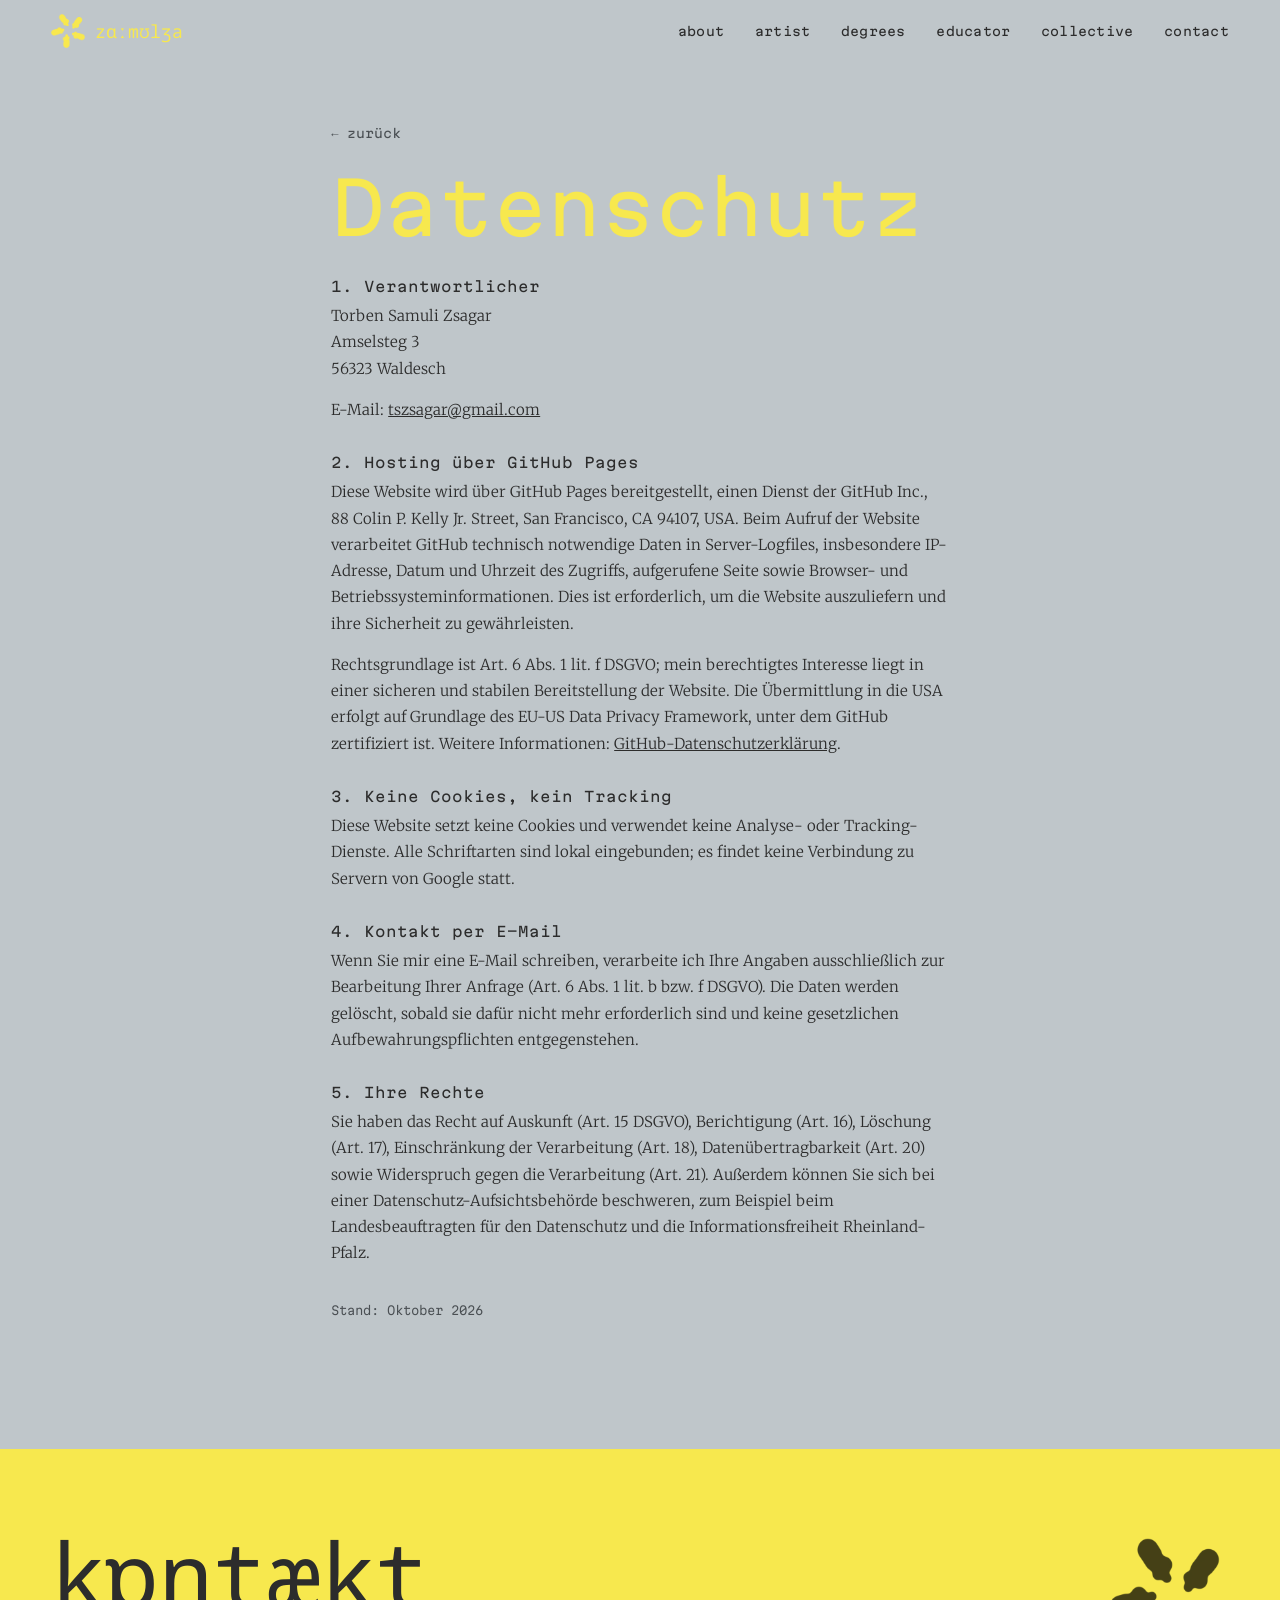
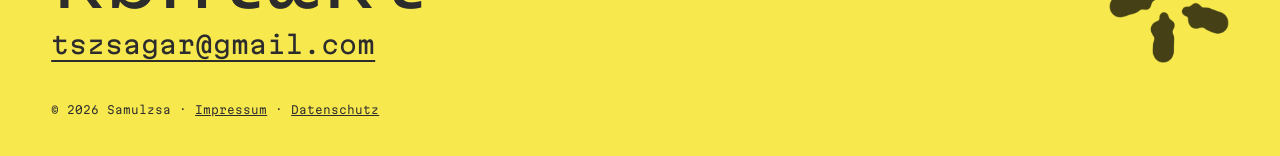
==== datenschutz.html @ 958e514e "Portfolio website Co-Authored-By: Claude Opus 5.5 <noreply@anthropic.com>" ====
<!doctype html>
<html lang="de">
<head>
<meta charset="utf-8">
<meta name="viewport" content="width=device-width, initial-scale=1">
<title>Datenschutz — Samulzsa</title>
<meta name="description" content="Datenschutz">
<meta property="og:title" content="Datenschutz — Samulzsa">
<meta property="og:description" content="Datenschutz">
<link rel="icon" href="favicon.png">
<link rel="stylesheet" href="fonts.css">
<link rel="stylesheet" href="style.css">
</head>
<body>
<header class="bar">
  <a class="brand" href="index.html"><img class="flower-frame" src="images/flower/00.webp" data-root="" alt="">zɑːmʊlʒa</a>
  <button class="menu" aria-label="Menu" aria-expanded="false"><span></span><span></span></button>
  <nav><a href="index.html#about">about</a><a href="index.html#artist">artist</a><a href="index.html#degrees">degrees</a><a href="index.html#educator">educator</a><a href="index.html#collective">collective</a><a href="index.html#contact">contact</a></nav>
</header>
<main class="legal">
<a class="back" href="index.html">← zurück</a>
<h1>Datenschutz</h1>

<h2>1. Verantwortlicher</h2>
<p class="addr"><span class="obf" data-o="cmFnYXNaIGlsdW1hUyBuZWJyb1Q=">[aktivieren Sie JavaScript]</span><br><span class="obf" data-o="MyBnZXRzbGVzbUE=">[aktivieren Sie JavaScript]</span><br><span class="obf" data-o="aGNzZWRsYVcgMzIzNjU=">[aktivieren Sie JavaScript]</span></p>
<p>E-Mail: <a class="obf-mail" href="#" data-o="bW9jLmxpYW1nQHJhZ2FzenN0">[aktivieren Sie JavaScript]</a></p>
<h2>2. Hosting über GitHub Pages</h2>
<p>Diese Website wird über GitHub Pages bereitgestellt, einen Dienst der GitHub Inc., 88 Colin P. Kelly Jr. Street, San Francisco, CA 94107, USA. Beim Aufruf der Website verarbeitet GitHub technisch notwendige Daten in Server-Logfiles, insbesondere IP-Adresse, Datum und Uhrzeit des Zugriffs, aufgerufene Seite sowie Browser- und Betriebssysteminformationen. Dies ist erforderlich, um die Website auszuliefern und ihre Sicherheit zu gewährleisten.</p>
<p>Rechtsgrundlage ist Art. 6 Abs. 1 lit. f DSGVO; mein berechtigtes Interesse liegt in einer sicheren und stabilen Bereitstellung der Website. Die Übermittlung in die USA erfolgt auf Grundlage des EU-US Data Privacy Framework, unter dem GitHub zertifiziert ist. Weitere Informationen: <a href="https://docs.github.com/de/site-policy/privacy-policies/github-general-privacy-statement" rel="noopener">GitHub-Datenschutzerklärung</a>.</p>
<h2>3. Keine Cookies, kein Tracking</h2>
<p>Diese Website setzt keine Cookies und verwendet keine Analyse- oder Tracking-Dienste. Alle Schriftarten sind lokal eingebunden; es findet keine Verbindung zu Servern von Google statt.</p>
<h2>4. Kontakt per E-Mail</h2>
<p>Wenn Sie mir eine E-Mail schreiben, verarbeite ich Ihre Angaben ausschließlich zur Bearbeitung Ihrer Anfrage (Art. 6 Abs. 1 lit. b bzw. f DSGVO). Die Daten werden gelöscht, sobald sie dafür nicht mehr erforderlich sind und keine gesetzlichen Aufbewahrungspflichten entgegenstehen.</p>
<h2>5. Ihre Rechte</h2>
<p>Sie haben das Recht auf Auskunft (Art. 15 DSGVO), Berichtigung (Art. 16), Löschung (Art. 17), Einschränkung der Verarbeitung (Art. 18), Datenübertragbarkeit (Art. 20) sowie Widerspruch gegen die Verarbeitung (Art. 21). Außerdem können Sie sich bei einer Datenschutz-Aufsichtsbehörde beschweren, zum Beispiel beim Landesbeauftragten für den Datenschutz und die Informationsfreiheit Rheinland-Pfalz.</p>
<p class="stand">Stand: Oktober 2026</p>

</main>
<footer class="footer" id="contact">
  <div>
    <h2>kɒntækt</h2>
    <a class="mail obf-mail" href="#" data-o="bW9jLmxpYW1nQHJhZ2FzenN0">e-mail me</a>
  </div>
  <img class="flower-frame" src="images/flower/00.webp" data-root="" alt="">
  <small>© 2026 Samulzsa · <a href="impressum.html">Impressum</a> · <a href="datenschutz.html">Datenschutz</a></small>
</footer>
<script src="script.js"></script>
</body>
</html>
---- fonts.css ----
/* fonts stored locally (no requests to Google) */
/* latin-ext */
@font-face {
  font-family: 'Martian Mono';
  font-style: normal;
  font-weight: 300 500;
  font-stretch: 75% 112.5%;
  font-display: swap;
  src: url(fonts/MartianMono-300-500-latin-ext.woff2) format('woff2');
  unicode-range: U+0100-02BA, U+02BD-02C5, U+02C7-02CC, U+02CE-02D7, U+02DD-02FF, U+0304, U+0308, U+0329, U+1D00-1DBF, U+1E00-1E9F, U+1EF2-1EFF, U+2020, U+20A0-20AB, U+20AD-20C4, U+2113, U+2C60-2C7F, U+A720-A7FF;
}
/* latin */
@font-face {
  font-family: 'Martian Mono';
  font-style: normal;
  font-weight: 300 500;
  font-stretch: 75% 112.5%;
  font-display: swap;
  src: url(fonts/MartianMono-300-500-latin.woff2) format('woff2');
  unicode-range: U+0000-00FF, U+0131, U+0152-0153, U+02BB-02BC, U+02C6, U+02DA, U+02DC, U+0304, U+0308, U+0329, U+2000-206F, U+20AC, U+2122, U+2191, U+2193, U+2212, U+2215, U+FEFF, U+FFFD;
}
/* latin-ext */
@font-face {
  font-family: 'Merriweather';
  font-style: normal;
  font-weight: 300;
  font-stretch: 100%;
  font-display: swap;
  src: url(fonts/Merriweather-300-latin-ext.woff2) format('woff2');
  unicode-range: U+0100-02BA, U+02BD-02C5, U+02C7-02CC, U+02CE-02D7, U+02DD-02FF, U+0304, U+0308, U+0329, U+1D00-1DBF, U+1E00-1E9F, U+1EF2-1EFF, U+2020, U+20A0-20AB, U+20AD-20C4, U+2113, U+2C60-2C7F, U+A720-A7FF;
}
/* latin */
@font-face {
  font-family: 'Merriweather';
  font-style: normal;
  font-weight: 300;
  font-stretch: 100%;
  font-display: swap;
  src: url(fonts/Merriweather-300-latin.woff2) format('woff2');
  unicode-range: U+0000-00FF, U+0131, U+0152-0153, U+02BB-02BC, U+02C6, U+02DA, U+02DC, U+0304, U+0308, U+0329, U+2000-206F, U+20AC, U+2122, U+2191, U+2193, U+2212, U+2215, U+FEFF, U+FFFD;
}
/* latin-ext */
@font-face {
  font-family: 'Merriweather';
  font-style: normal;
  font-weight: 400;
  font-stretch: 100%;
  font-display: swap;
  src: url(fonts/Merriweather-400-latin-ext.woff2) format('woff2');
  unicode-range: U+0100-02BA, U+02BD-02C5, U+02C7-02CC, U+02CE-02D7, U+02DD-02FF, U+0304, U+0308, U+0329, U+1D00-1DBF, U+1E00-1E9F, U+1EF2-1EFF, U+2020, U+20A0-20AB, U+20AD-20C4, U+2113, U+2C60-2C7F, U+A720-A7FF;
}
/* latin */
@font-face {
  font-family: 'Merriweather';
  font-style: normal;
  font-weight: 400;
  font-stretch: 100%;
  font-display: swap;
  src: url(fonts/Merriweather-400-latin.woff2) format('woff2');
  unicode-range: U+0000-00FF, U+0131, U+0152-0153, U+02BB-02BC, U+02C6, U+02DA, U+02DC, U+0304, U+0308, U+0329, U+2000-206F, U+20AC, U+2122, U+2191, U+2193, U+2212, U+2215, U+FEFF, U+FFFD;
}
/* latin-ext */
@font-face {
  font-family: 'Noto Sans Mono';
  font-style: normal;
  font-weight: 400;
  font-stretch: 100%;
  font-display: swap;
  src: url(fonts/NotoSansMono-400-latin-ext.woff2) format('woff2');
  unicode-range: U+0100-02BA, U+02BD-02C5, U+02C7-02CC, U+02CE-02D7, U+02DD-02FF, U+0304, U+0308, U+0329, U+1D00-1DBF, U+1E00-1E9F, U+1EF2-1EFF, U+2020, U+20A0-20AB, U+20AD-20C4, U+2113, U+2C60-2C7F, U+A720-A7FF;
}
/* latin */
@font-face {
  font-family: 'Noto Sans Mono';
  font-style: normal;
  font-weight: 400;
  font-stretch: 100%;
  font-display: swap;
  src: url(fonts/NotoSansMono-400-latin.woff2) format('woff2');
  unicode-range: U+0000-00FF, U+0131, U+0152-0153, U+02BB-02BC, U+02C6, U+02DA, U+02DC, U+0304, U+0308, U+0329, U+2000-206F, U+20AC, U+2122, U+2191, U+2193, U+2212, U+2215, U+FEFF, U+FFFD;
}
---- style.css ----
/* ---------- colours & fonts (taken from the PDF portfolio) ---------- */
:root {
  --bg: #bfc6ca;
  --bg-deep: #b2babf;
  --yellow: #f7e84e;
  --ink: #2c2c2c;
  --ink-soft: #4a4f53;
  --mono: "Noto Sans Mono", ui-monospace, monospace;
  --wide: "Martian Mono", ui-monospace, monospace;
  --serif: "Merriweather", Georgia, serif;
  --gutter: clamp(16px, 4vw, 56px);
  --ease: cubic-bezier(.2, .7, .2, 1);
}

* { box-sizing: border-box; }
html { scroll-behavior: smooth; }
body {
  margin: 0;
  background: var(--bg);
  color: var(--ink);
  font: 300 15px/1.75 var(--serif);
  -webkit-font-smoothing: antialiased;
}
img { display: block; max-width: 100%; }
a { color: inherit; }
::selection { background: var(--yellow); color: var(--ink); }

/* ---------- top bar ---------- */
.bar {
  position: fixed; inset: 0 0 auto 0; z-index: 20;
  display: flex; align-items: center; justify-content: space-between; gap: 16px;
  padding: 14px var(--gutter);
  transition: background .4s, backdrop-filter .4s;
}
.bar.scrolled { background: color-mix(in srgb, var(--bg) 82%, transparent); backdrop-filter: blur(10px); }
.brand { display: flex; align-items: center; gap: 10px; text-decoration: none; font: 400 18px var(--mono); color: var(--yellow); }
.brand img { width: 34px; height: 34px; transition: transform .8s var(--ease); }
.brand:hover img { transform: rotate(120deg) scale(1.1); }
.bar nav { display: flex; gap: clamp(12px, 2.4vw, 32px); }
.bar .menu { display: none; background: none; border: 0; padding: 10px 4px; cursor: pointer; }
.bar .menu span { display: block; width: 26px; height: 2px; background: var(--ink); margin: 5px 0; transition: transform .35s var(--ease); }
.bar.open .menu span:first-child { transform: translateY(3.5px) rotate(45deg); }
.bar.open .menu span:last-child { transform: translateY(-3.5px) rotate(-45deg); }
.bar nav a {
  font: 400 12px var(--wide); font-stretch: 112.5%; letter-spacing: .02em;
  text-decoration: none; color: var(--ink); position: relative; padding: 4px 0;
}
.bar nav a::after {
  content: ""; position: absolute; left: 0; right: 0; bottom: 0; height: 2px;
  background: var(--yellow); transform: scaleX(0); transform-origin: left; transition: transform .35s var(--ease);
}
.bar nav a:hover::after { transform: scaleX(1); }

/* ---------- landing / hero ---------- */
.hero {
  min-height: 100svh; position: relative; overflow: hidden;
  display: grid; align-content: center; padding: 90px var(--gutter) 60px;
}
.hero h1 {
  margin: 0; font: 400 clamp(44px, 15vw, 230px)/0.95 var(--mono); color: var(--yellow); overflow-wrap: anywhere;
  letter-spacing: -.02em; position: relative; z-index: 2;
}
.hero h1 span { display: inline-block; opacity: 0; transform: translateY(40px); animation: rise .9s var(--ease) forwards; }
.hero .tagline {
  max-width: 34ch; margin: 28px 0 0; position: relative; z-index: 2;
  font: 400 clamp(14px, 1.6vw, 18px)/1.6 var(--wide); font-stretch: 112.5%;
  opacity: 0; animation: fade 1s .9s forwards;
}
.hero .flower {
  position: absolute; z-index: 1; width: clamp(220px, 34vw, 520px);
  right: calc(var(--gutter) * .5); bottom: 6vh;
  transition: transform .2s linear; will-change: transform;
}
.hero .cue {
  position: absolute; left: var(--gutter); bottom: 24px;
  font: 400 11px var(--wide); font-stretch: 112.5%; text-decoration: none; color: var(--ink-soft);
  animation: bob 2.4s ease-in-out infinite;
}
@keyframes rise { to { opacity: 1; transform: none; } }
@keyframes fade { to { opacity: 1; } }
@keyframes bob { 50% { transform: translateY(6px); } }

/* ---------- statement ---------- */
.statement {
  padding: 60px var(--gutter) 40px;
  display: grid; grid-template-columns: minmax(0, 1fr) minmax(0, 2fr); gap: 40px;
}
.statement h2 { margin: 0; font: 400 13px var(--wide); font-stretch: 112.5%; color: var(--ink-soft); }
.statement .cols { columns: 2 300px; column-gap: 48px; }
.statement p { margin: 0 0 1em; break-inside: avoid; }
.statement p:first-child { font-size: 19px; line-height: 1.6; font-weight: 400; column-span: all; margin-bottom: 1.4em; }

/* ---------- sections with phonetic headings ---------- */
.section { padding: 80px var(--gutter) 40px; scroll-margin-top: 40px; }
.section-head {
  max-width: 1080px; margin-left: auto; margin-right: auto;
  display: flex; align-items: baseline; justify-content: space-between; flex-wrap: wrap; gap: 8px 24px;
  border-bottom: 1px solid color-mix(in srgb, var(--ink) 18%, transparent); padding-bottom: 14px; margin-bottom: 36px;
}
.section-head h2 { margin: 0; font: 400 clamp(48px, 9vw, 130px)/1 var(--mono); color: var(--yellow); }
.section-head p { margin: 0; font: 400 12px var(--wide); font-stretch: 112.5%; color: var(--ink-soft); }

.grid { max-width: 1080px; margin: 0 auto; display: grid; grid-template-columns: repeat(3, minmax(0, 1fr)); gap: clamp(16px, 2.4vw, 32px); }
@media (max-width: 860px) { .grid { grid-template-columns: repeat(2, minmax(0, 1fr)); } }
@media (max-width: 700px) { .grid { grid-template-columns: 1fr; } .card .media { aspect-ratio: 4 / 4.4; } }

/* ---------- project card + hover effect ---------- */
.card { text-decoration: none; display: block; }
.card .media {
  position: relative; aspect-ratio: 4 / 5; overflow: hidden; background: var(--bg-deep);
  clip-path: inset(0 round 2px); transition: clip-path 1.2s var(--ease);
}
.card .media img {
  position: absolute; inset: 0; width: 100%; height: 100%; object-fit: cover;
  transition: transform 2s var(--ease), opacity 1.2s var(--ease), filter 1.2s;
}
.card .media .alt { opacity: 0; transform: scale(1.04); }
/* halftone dot screen – nod to the Spade CoCo prints */
.card .media::after {
  content: ""; position: absolute; inset: 0; pointer-events: none;
  background: radial-gradient(circle, var(--yellow) 28%, transparent 30%) 0 0 / 7px 7px;
  mix-blend-mode: multiply; opacity: 0; transition: opacity 1.2s var(--ease);
}
.card .tag {
  position: absolute; left: 12px; top: 12px; z-index: 2;
  font: 400 10px var(--wide); font-stretch: 112.5%; background: var(--yellow); color: var(--ink);
  padding: 4px 8px; opacity: 0; transform: translateY(-8px); transition: transform .9s var(--ease), opacity .8s var(--ease);
}
.card .label { display: flex; justify-content: space-between; align-items: baseline; gap: 12px; padding-top: 12px; }
.card h3 {
  margin: 0; font: 400 clamp(15px, 1.5vw, 19px)/1.25 var(--wide); font-stretch: 112.5%;
  color: var(--ink); transition: color .3s, transform .5s var(--ease);
}
.card h3::before { content: "→ "; display: inline-block; width: 0; overflow: hidden; vertical-align: bottom; transition: width .8s var(--ease); }
.card .year { font: 300 11px var(--wide); color: var(--ink-soft); white-space: nowrap; }

.card:hover .media, .card:focus-visible .media { clip-path: inset(10px round 2px); }
.card:hover .media img:not(.alt), .card:focus-visible .media img:not(.alt) { transform: scale(1.02); opacity: 0; }
.card:hover .media .alt, .card:focus-visible .media .alt { opacity: 1; transform: scale(1); }
.card:hover .media::after { opacity: .35; }
.card:hover .tag, .card:focus-visible .tag { transform: none; opacity: 1; }
.card:hover h3::before, .card:focus-visible h3::before { width: 2ch; }
.card:focus-visible { outline: 2px solid var(--yellow); outline-offset: 6px; }

/* stagger cards in on scroll */
.reveal { opacity: 0; transform: translateY(30px); transition: opacity .9s var(--ease), transform .9s var(--ease); }
.reveal.in { opacity: 1; transform: none; }

/* ---------- footer / contact ---------- */
.footer {
  margin-top: 80px; padding: 80px var(--gutter) 40px; background: var(--yellow); color: var(--ink);
  display: grid; grid-template-columns: 1fr auto; gap: 40px; align-items: end;
}
.footer h2 { margin: 0 0 12px; font: 400 clamp(40px, 7vw, 100px)/1 var(--mono); }
.footer a.mail { font: 400 clamp(16px, 2vw, 24px) var(--wide); font-stretch: 112.5%; text-underline-offset: 6px; }
.footer a.mail:hover { text-decoration-thickness: 3px; }
.footer img { width: 120px; filter: brightness(.2); opacity: .9; }
.footer small { grid-column: 1 / -1; font: 300 11px var(--wide); }

/* ---------- project page ---------- */
.project-head { padding: 120px var(--gutter) 30px; }
.project-head .back { font: 400 12px var(--wide); font-stretch: 112.5%; text-decoration: none; color: var(--ink-soft); }
.project-head .back:hover { color: var(--ink); }
.project-head h1 {
  margin: 24px 0 8px; font: 400 clamp(36px, 6vw, 84px)/1.05 var(--wide); font-stretch: 112.5%; color: var(--yellow);
  letter-spacing: -.01em;
}
.project-head .sub { font: 400 clamp(16px, 2vw, 24px) var(--wide); color: var(--yellow); margin: 0 0 8px; }
.project-head .meta { font: 300 12px var(--wide); font-stretch: 112.5%; color: var(--ink-soft); display: flex; gap: 18px; flex-wrap: wrap; }

.project-body {
  max-width: 1200px; margin: 0 auto;
  padding: 20px var(--gutter) 40px;
  display: grid; grid-template-columns: minmax(0, 5fr) minmax(0, 7fr); gap: clamp(28px, 5vw, 72px); align-items: start;
}
.project-body .text { position: sticky; top: 90px; max-width: 60ch; }
.project-body .text p { margin: 0 0 1.1em; }
.project-body .text p:first-child::first-letter {
  float: left; font: 400 3.4em/0.9 var(--mono); color: var(--yellow); margin: 4px 8px 0 0;
}
.gallery { columns: 2 260px; column-gap: 16px; }
.gallery button {
  all: unset; cursor: zoom-in; display: block; margin-bottom: 16px; break-inside: avoid; position: relative; overflow: hidden;
  background: var(--bg-deep);
}
.gallery button img { width: 100%; height: auto; transition: transform 1.8s var(--ease), filter 1s; }
.gallery button::after {
  content: ""; position: absolute; inset: 0; box-shadow: inset 0 0 0 0 var(--yellow); transition: box-shadow .9s var(--ease);
}
.gallery button:hover img { transform: scale(1.02); }
.gallery button:hover::after, .gallery button:focus-visible::after { box-shadow: inset 0 0 0 6px var(--yellow); }
.gallery.single { columns: 1; }

.pager {
  display: grid; grid-template-columns: 1fr 1fr; gap: 16px; padding: 40px var(--gutter);
  border-top: 1px solid color-mix(in srgb, var(--ink) 18%, transparent); margin-top: 40px;
}
.pager a { text-decoration: none; display: block; padding: 18px 0; }
.pager a span { display: block; font: 300 11px var(--wide); color: var(--ink-soft); }
.pager a strong { font: 400 clamp(16px, 2.4vw, 28px) var(--wide); font-stretch: 112.5%; transition: color .3s; }
.pager a:hover strong { color: var(--yellow); }
.pager .next { text-align: right; }

/* ---------- lightbox ---------- */
.lightbox {
  position: fixed; inset: 0; z-index: 50; display: grid; place-items: center;
  background: color-mix(in srgb, var(--ink) 92%, transparent); padding: 4vh 4vw;
  opacity: 0; pointer-events: none; transition: opacity .35s;
}
.lightbox.open { opacity: 1; pointer-events: auto; }
.lightbox img { max-height: 92vh; width: auto; max-width: 100%; object-fit: contain; }
.lightbox button {
  position: absolute; background: none; border: 0; color: var(--yellow); cursor: pointer;
  font: 400 28px var(--mono); padding: 16px;
}
.lightbox .close { top: 8px; right: 8px; }
.lightbox .prev { left: 4px; top: 50%; transform: translateY(-50%); }
.lightbox .next { right: 4px; top: 50%; transform: translateY(-50%); }

/* ---------- small screens ---------- */
@media (max-width: 760px) {
  .bar { flex-wrap: wrap; }
  .bar .menu { display: block; }
  .bar nav {
    display: none; flex-basis: 100%; flex-direction: column; gap: 0; padding: 8px 0 16px;
  }
  .bar.open { background: var(--bg); min-height: 100svh; align-content: flex-start; transition: none; }
  .bar.open nav { display: flex; }
  .bar nav a { font-size: 18px; padding: 10px 0; }
  .hero { padding-top: 110px; align-content: start; }
  .hero .flower { width: 62vw; }
  .section { padding-top: 56px; }
  .section-head h2 { font-size: clamp(40px, 13vw, 64px); }
  .statement { padding-top: 40px; gap: 16px; }
  .statement p:first-child { font-size: 17px; }
  .project-head { padding-top: 96px; }
  .project-head h1 { font-size: clamp(28px, 9vw, 44px); overflow-wrap: anywhere; }
  .gallery { columns: 1; }
  .pager { grid-template-columns: 1fr; }
  .pager .next { text-align: left; }
  .statement, .project-body { grid-template-columns: 1fr; }
  .project-body .text { position: static; }
  .footer { grid-template-columns: 1fr; }
  .hero .flower { right: -10vw; bottom: 8vh; }
}
@media (hover: none) { .card .tag { opacity: 1; transform: none; } }
@media (prefers-reduced-motion: reduce) {
  *, *::before, *::after { animation-duration: .01ms !important; transition-duration: .01ms !important; }
  .reveal { opacity: 1; transform: none; }
}

/* ---------- Impressum / Datenschutz ---------- */
.legal { max-width: 720px; margin: 0 auto; padding: 120px var(--gutter) 40px; }
.legal .back { font: 400 12px var(--wide); font-stretch: 112.5%; text-decoration: none; color: var(--ink-soft); }
.legal h1 { font: 400 clamp(36px, 7vw, 72px)/1.05 var(--wide); font-stretch: 112.5%; color: var(--yellow); margin: 24px 0 32px; overflow-wrap: anywhere; }
.legal h2 { font: 400 14px var(--wide); font-stretch: 112.5%; margin: 2.2em 0 .6em; }
.legal p { margin: 0 0 1em; }
.legal .stand { margin-top: 3em; font: 300 12px var(--wide); color: var(--ink-soft); }
.footer small a { color: inherit; }
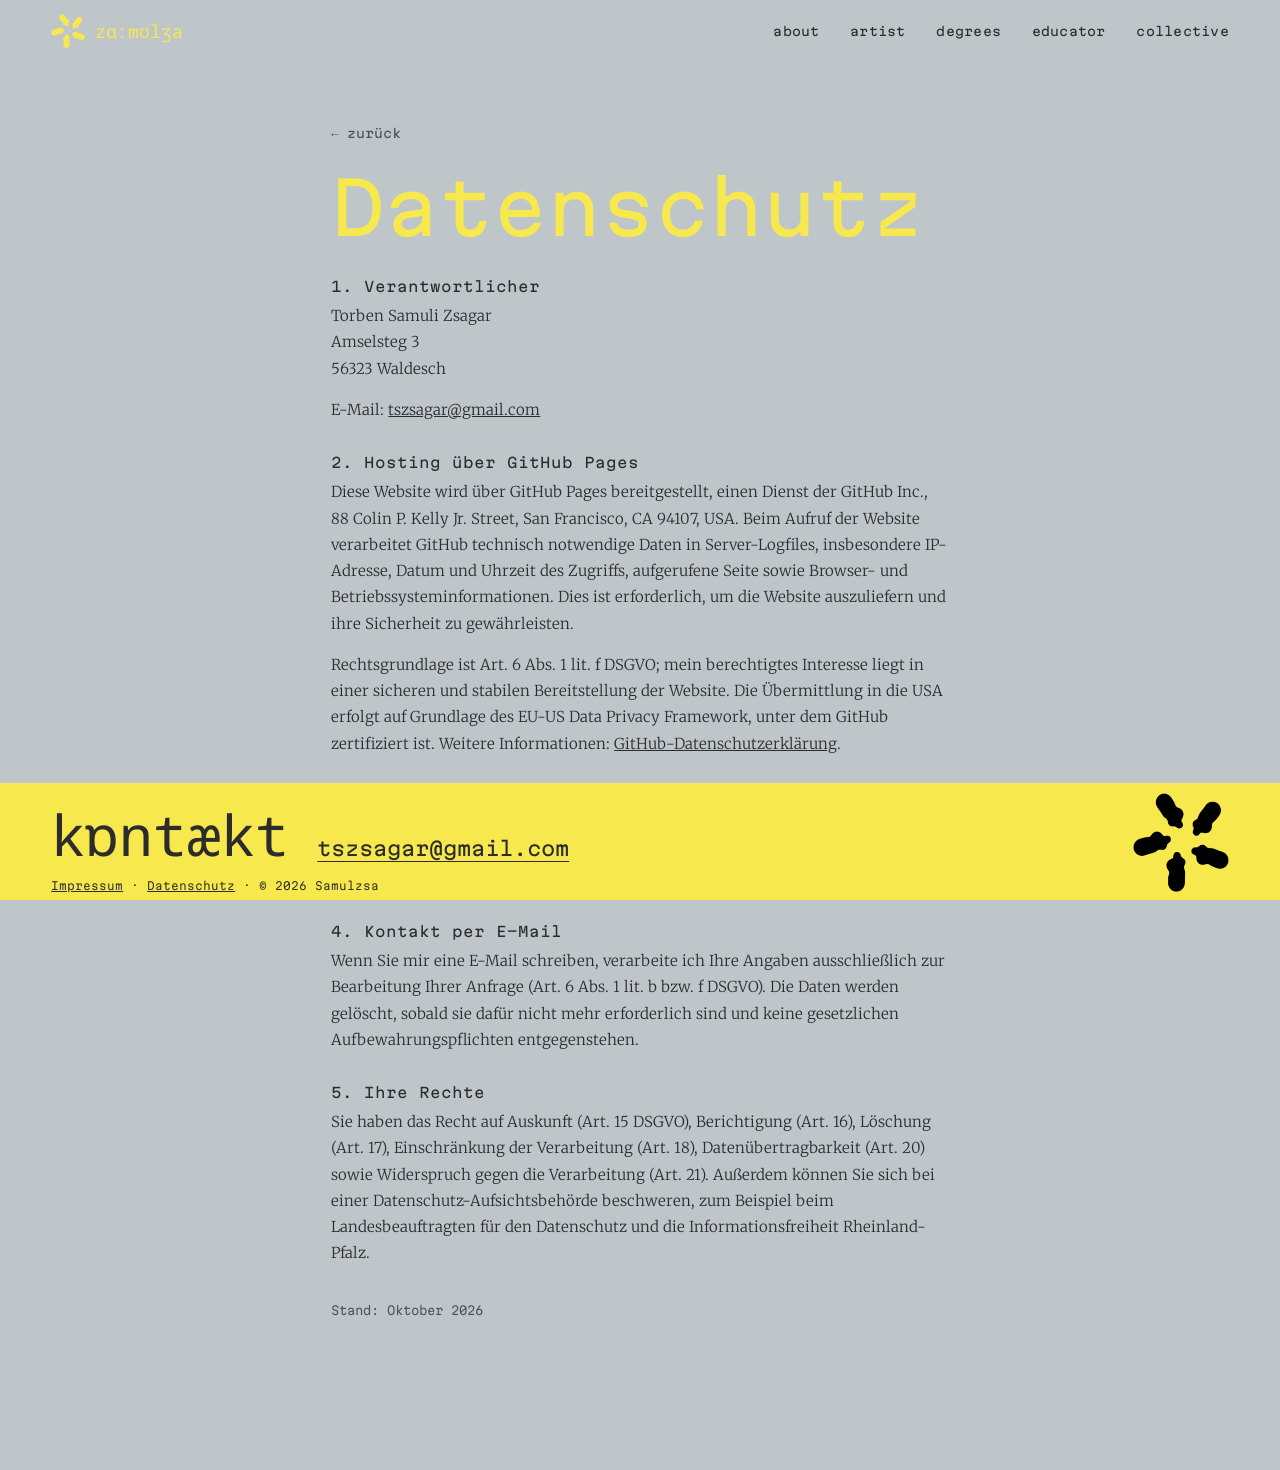
==== commit 10050797: "Fixed contact bar, name in sliding row, about overlay, sharper card images, newest-first order, phon" ====
--- a/datenschutz.html
+++ b/datenschutz.html
@@ -8,14 +8,14 @@
 <meta property="og:title" content="Datenschutz — Samulzsa">
 <meta property="og:description" content="Datenschutz">
 <link rel="icon" href="favicon.png">
-<link rel="stylesheet" href="fonts.css">
-<link rel="stylesheet" href="style.css">
+<link rel="stylesheet" href="fonts.css?v=20261016204749">
+<link rel="stylesheet" href="style.css?v=20261016204749">
 </head>
 <body>
 <header class="bar">
   <a class="brand" href="index.html"><img class="flower-frame" src="images/flower/00.webp" data-root="" alt="">zɑːmʊlʒa</a>
   <button class="menu" aria-label="Menu" aria-expanded="false"><span></span><span></span></button>
-  <nav><a href="index.html#about">about</a><a href="index.html#artist">artist</a><a href="index.html#degrees">degrees</a><a href="index.html#educator">educator</a><a href="index.html#collective">collective</a><a href="index.html#contact">contact</a></nav>
+  <nav><a href="index.html#/about">about</a><a href="index.html#artist">artist</a><a href="index.html#degrees">degrees</a><a href="index.html#educator">educator</a><a href="index.html#collective">collective</a></nav>
 </header>
 <main class="legal">
 <a class="back" href="index.html">← zurück</a>
@@ -37,13 +37,13 @@
 
 </main>
 <footer class="footer" id="contact">
-  <div>
-    <h2>kɒntækt</h2>
+  <div class="contact">
+    <span class="k">kɒntækt</span>
     <a class="mail obf-mail" href="#" data-o="bW9jLmxpYW1nQHJhZ2FzenN0">e-mail me</a>
   </div>
   <img class="flower-frame" src="images/flower/00.webp" data-root="" alt="">
-  <small>© 2026 Samulzsa · <a href="impressum.html">Impressum</a> · <a href="datenschutz.html">Datenschutz</a></small>
+  <small><a href="impressum.html">Impressum</a> · <a href="datenschutz.html">Datenschutz</a><span class="copy"> · © 2026 Samulzsa</span></small>
 </footer>
-<script src="script.js"></script>
+<script src="script.js?v=20261016204749"></script>
 </body>
 </html>
--- a/style.css
+++ b/style.css
@@ -51,61 +51,35 @@
 }
 .bar nav a:hover::after { transform: scaleX(1); }
 
-/* ---------- landing / hero ---------- */
-.hero {
-  min-height: 100svh; position: relative; overflow: hidden;
-  display: grid; align-content: center; padding: 90px var(--gutter) 60px;
-}
+/* ---------- name panel (first item of the sliding row) ---------- */
+.hero { flex: none; align-self: flex-start; margin-top: calc(var(--head-h) + var(--card-w) * .1); position: relative; width: min(92vw, 1150px); padding-right: 4vw; }
 .hero h1 {
-  margin: 0; font: 400 clamp(44px, 15vw, 230px)/0.95 var(--mono); color: var(--yellow); overflow-wrap: anywhere;
+  margin: 0; font: 400 clamp(44px, 13vw, 200px)/1.2 var(--mono); color: var(--yellow); white-space: nowrap;
   letter-spacing: -.02em; position: relative; z-index: 2;
 }
 .hero h1 span { display: inline-block; opacity: 0; transform: translateY(40px); animation: rise .9s var(--ease) forwards; }
 .hero .tagline {
-  max-width: 34ch; margin: 28px 0 0; position: relative; z-index: 2;
-  font: 400 clamp(14px, 1.6vw, 18px)/1.6 var(--wide); font-stretch: 112.5%;
+  max-width: 34ch; margin: 16px 0 0; position: relative; z-index: 2;
+  font: 400 clamp(14px, 1.4vw, 18px)/1.6 var(--wide); font-stretch: 112.5%;
   opacity: 0; animation: fade 1s .9s forwards;
 }
-.hero .flower {
-  position: absolute; z-index: 1; width: clamp(220px, 34vw, 520px);
-  right: calc(var(--gutter) * .5); bottom: 6vh;
-  transition: transform .2s linear; will-change: transform;
-}
+.hero .flower { position: absolute; z-index: 1; width: clamp(150px, 22vw, 360px); right: 0; top: 100%; transform: translateY(-55%); }
 .hero .cue {
-  position: absolute; left: var(--gutter); bottom: 24px;
-  font: 400 11px var(--wide); font-stretch: 112.5%; text-decoration: none; color: var(--ink-soft);
-  animation: bob 2.4s ease-in-out infinite;
+  display: inline-block; margin-top: 32px; font: 400 12px var(--wide); font-stretch: 112.5%; color: var(--ink-soft);
+  animation: nudge 2.4s ease-in-out infinite;
 }
 @keyframes rise { to { opacity: 1; transform: none; } }
 @keyframes fade { to { opacity: 1; } }
-@keyframes bob { 50% { transform: translateY(6px); } }
-
-/* ---------- statement ---------- */
-.statement {
-  padding: 60px var(--gutter) 40px;
-  display: grid; grid-template-columns: minmax(0, 1fr) minmax(0, 2fr); gap: 40px;
-}
-.statement h2 { margin: 0; font: 400 13px var(--wide); font-stretch: 112.5%; color: var(--ink-soft); }
-.statement .cols { columns: 2 300px; column-gap: 48px; }
+@keyframes nudge { 50% { transform: translateX(8px); } }
+
+/* ---------- about (shown in the overlay) ---------- */
+.statement { max-width: 1200px; margin: 0 auto; padding: 10px var(--gutter) 60px; }
+.statement .cols { columns: 2 300px; column-gap: 48px; max-width: 900px; }
 .statement p { margin: 0 0 1em; break-inside: avoid; }
 .statement p:first-child { font-size: 19px; line-height: 1.6; font-weight: 400; column-span: all; margin-bottom: 1.4em; }
 
-/* ---------- sections with phonetic headings ---------- */
-.section { padding: 80px var(--gutter) 40px; scroll-margin-top: 40px; }
-.section-head {
-  max-width: 1080px; margin-left: auto; margin-right: auto;
-  display: flex; align-items: baseline; justify-content: space-between; flex-wrap: wrap; gap: 8px 24px;
-  border-bottom: 1px solid color-mix(in srgb, var(--ink) 18%, transparent); padding-bottom: 14px; margin-bottom: 36px;
-}
-.section-head h2 { margin: 0; font: 400 clamp(48px, 9vw, 130px)/1 var(--mono); color: var(--yellow); }
-.section-head p { margin: 0; font: 400 12px var(--wide); font-stretch: 112.5%; color: var(--ink-soft); }
-
-.grid { max-width: 1080px; margin: 0 auto; display: grid; grid-template-columns: repeat(3, minmax(0, 1fr)); gap: clamp(16px, 2.4vw, 32px); }
-@media (max-width: 860px) { .grid { grid-template-columns: repeat(2, minmax(0, 1fr)); } }
-@media (max-width: 700px) { .grid { grid-template-columns: 1fr; } .card .media { aspect-ratio: 4 / 4.4; } }
-
 /* ---------- project card + hover effect ---------- */
-.card { text-decoration: none; display: block; }
+.card { text-decoration: none; display: block; flex: none; width: var(--card-w); }
 .card .media {
   position: relative; aspect-ratio: 4 / 5; overflow: hidden; background: var(--bg-deep);
   clip-path: inset(0 round 2px); transition: clip-path 1.2s var(--ease);
@@ -123,8 +97,8 @@
 }
 .card .tag {
   position: absolute; left: 12px; top: 12px; z-index: 2;
-  font: 400 10px var(--wide); font-stretch: 112.5%; background: var(--yellow); color: var(--ink);
-  padding: 4px 8px; opacity: 0; transform: translateY(-8px); transition: transform .9s var(--ease), opacity .8s var(--ease);
+  max-width: calc(100% - 24px); font: 400 10px/1.5 var(--wide); font-stretch: 112.5%; background: var(--yellow); color: var(--ink);
+  padding: 5px 9px; opacity: 0; transform: translateY(-8px); transition: transform .9s var(--ease), opacity .8s var(--ease);
 }
 .card .label { display: flex; justify-content: space-between; align-items: baseline; gap: 12px; padding-top: 12px; }
 .card h3 {
@@ -134,33 +108,35 @@
 .card h3::before { content: "→ "; display: inline-block; width: 0; overflow: hidden; vertical-align: bottom; transition: width .8s var(--ease); }
 .card .year { font: 300 11px var(--wide); color: var(--ink-soft); white-space: nowrap; }
 
-.card:hover .media, .card:focus-visible .media { clip-path: inset(10px round 2px); }
-.card:hover .media img:not(.alt), .card:focus-visible .media img:not(.alt) { transform: scale(1.02); opacity: 0; }
-.card:hover .media .alt, .card:focus-visible .media .alt { opacity: 1; transform: scale(1); }
-.card:hover .media::after { opacity: .35; }
-.card:hover .tag, .card:focus-visible .tag { transform: none; opacity: 1; }
-.card:hover h3::before, .card:focus-visible h3::before { width: 2ch; }
+.card.is-hover .media, .card:focus-visible .media { clip-path: inset(10px round 2px); }
+.card.is-hover .media img:not(.alt), .card:focus-visible .media img:not(.alt) { transform: scale(1.02); opacity: 0; }
+.card.is-hover .media .alt, .card:focus-visible .media .alt { opacity: 1; transform: scale(1); }
+.card.is-hover .media::after { opacity: .35; }
+.card.is-hover .tag, .card:focus-visible .tag { transform: none; opacity: 1; }
+.card.is-hover h3::before, .card:focus-visible h3::before { width: 2ch; }
 .card:focus-visible { outline: 2px solid var(--yellow); outline-offset: 6px; }
 
-/* stagger cards in on scroll */
-.reveal { opacity: 0; transform: translateY(30px); transition: opacity .9s var(--ease), transform .9s var(--ease); }
-.reveal.in { opacity: 1; transform: none; }
-
-/* ---------- footer / contact ---------- */
+
+/* ---------- contact bar, always visible ---------- */
+:root { --foot-h: clamp(96px, 13svh, 132px); }
 .footer {
-  margin-top: 80px; padding: 80px var(--gutter) 40px; background: var(--yellow); color: var(--ink);
-  display: grid; grid-template-columns: 1fr auto; gap: 40px; align-items: end;
-}
-.footer h2 { margin: 0 0 12px; font: 400 clamp(40px, 7vw, 100px)/1 var(--mono); }
-.footer a.mail { font: 400 clamp(16px, 2vw, 24px) var(--wide); font-stretch: 112.5%; text-underline-offset: 6px; }
+  position: fixed; inset: auto 0 0 0; z-index: 45; height: var(--foot-h);
+  display: grid; grid-template-columns: 1fr auto; grid-template-rows: 1fr auto; column-gap: 24px; align-items: end;
+  padding: 10px var(--gutter) 8px; background: var(--yellow); color: var(--ink);
+}
+.footer .contact { display: flex; align-items: baseline; flex-wrap: wrap; gap: 4px 28px; }
+.footer .k { font: 400 clamp(32px, 4.4vw, 64px)/1 var(--mono); }
+.footer a.mail { font: 400 clamp(14px, 1.5vw, 20px) var(--wide); font-stretch: 112.5%; text-underline-offset: 5px; }
 .footer a.mail:hover { text-decoration-thickness: 3px; }
-.footer img { width: 120px; filter: brightness(.2); opacity: .9; }
-.footer small { grid-column: 1 / -1; font: 300 11px var(--wide); }
+.footer img { grid-row: 1 / 3; grid-column: 2; align-self: center; height: calc(var(--foot-h) - 18px); width: auto; filter: brightness(0); }
+.footer small { font: 300 11px var(--wide); padding-top: 16px; }
+.footer small a { color: inherit; }
+.legal { padding-bottom: calc(var(--foot-h) + 24px) !important; }
+.overlay-body { padding-bottom: 48px; }
 
 /* ---------- project page ---------- */
-.project-head { padding: 120px var(--gutter) 30px; }
-.project-head .back { font: 400 12px var(--wide); font-stretch: 112.5%; text-decoration: none; color: var(--ink-soft); }
-.project-head .back:hover { color: var(--ink); }
+.project-head { padding: 80px var(--gutter) 30px; max-width: 1200px; margin: 0 auto; }
+.project-head .kicker { margin: 0; font: 400 12px var(--wide); font-stretch: 112.5%; color: var(--ink-soft); }
 .project-head h1 {
   margin: 24px 0 8px; font: 400 clamp(36px, 6vw, 84px)/1.05 var(--wide); font-stretch: 112.5%; color: var(--yellow);
   letter-spacing: -.01em;
@@ -191,15 +167,6 @@
 .gallery button:hover::after, .gallery button:focus-visible::after { box-shadow: inset 0 0 0 6px var(--yellow); }
 .gallery.single { columns: 1; }
 
-.pager {
-  display: grid; grid-template-columns: 1fr 1fr; gap: 16px; padding: 40px var(--gutter);
-  border-top: 1px solid color-mix(in srgb, var(--ink) 18%, transparent); margin-top: 40px;
-}
-.pager a { text-decoration: none; display: block; padding: 18px 0; }
-.pager a span { display: block; font: 300 11px var(--wide); color: var(--ink-soft); }
-.pager a strong { font: 400 clamp(16px, 2.4vw, 28px) var(--wide); font-stretch: 112.5%; transition: color .3s; }
-.pager a:hover strong { color: var(--yellow); }
-.pager .next { text-align: right; }
 
 /* ---------- lightbox ---------- */
 .lightbox {
@@ -227,26 +194,20 @@
   .bar.open { background: var(--bg); min-height: 100svh; align-content: flex-start; transition: none; }
   .bar.open nav { display: flex; }
   .bar nav a { font-size: 18px; padding: 10px 0; }
-  .hero { padding-top: 110px; align-content: start; }
-  .hero .flower { width: 62vw; }
-  .section { padding-top: 56px; }
-  .section-head h2 { font-size: clamp(40px, 13vw, 64px); }
-  .statement { padding-top: 40px; gap: 16px; }
+  .hero h1 { font-size: 15vw; }
+  .hero .flower { position: relative; top: auto; transform: none; width: 40vw; margin: 8px 0 0 auto; }
   .statement p:first-child { font-size: 17px; }
-  .project-head { padding-top: 96px; }
+  .project-head { padding-top: 64px; }
   .project-head h1 { font-size: clamp(28px, 9vw, 44px); overflow-wrap: anywhere; }
   .gallery { columns: 1; }
-  .pager { grid-template-columns: 1fr; }
-  .pager .next { text-align: left; }
-  .statement, .project-body { grid-template-columns: 1fr; }
+  .project-body { grid-template-columns: 1fr; }
   .project-body .text { position: static; }
-  .footer { grid-template-columns: 1fr; }
-  .hero .flower { right: -10vw; bottom: 8vh; }
+  :root { --foot-h: 96px; }
+  .footer .copy { display: none; }
 }
 @media (hover: none) { .card .tag { opacity: 1; transform: none; } }
 @media (prefers-reduced-motion: reduce) {
   *, *::before, *::after { animation-duration: .01ms !important; transition-duration: .01ms !important; }
-  .reveal { opacity: 1; transform: none; }
 }
 
 /* ---------- Impressum / Datenschutz ---------- */
@@ -257,3 +218,51 @@
 .legal p { margin: 0 0 1em; }
 .legal .stand { margin-top: 3em; font: 300 12px var(--wide); color: var(--ink-soft); }
 .footer small a { color: inherit; }
+
+/* ---------- works: one horizontal row, moved by vertical scrolling ---------- */
+:root { --card-w: clamp(200px, min(24vw, 34svh), 380px); }
+.works { position: relative; }
+.works .pin {
+  position: sticky; top: 0; height: 100svh; overflow: hidden; overflow: clip;
+  --head-h: calc(clamp(40px, 5vw, 96px) * 1.1 + clamp(12px, 2svh, 24px));
+  --free: calc(100svh - 64px - var(--foot-h) - var(--card-w) * 1.25 - var(--head-h) - 48px);
+  display: flex; align-items: flex-start; padding: calc(64px + max(0px, var(--free) / 2)) 0 0;
+}
+.track { display: flex; align-items: flex-start; gap: clamp(64px, 9vw, 180px); padding: 0 var(--gutter); will-change: transform; }
+.group { flex: none; display: flex; flex-direction: column; gap: clamp(12px, 2svh, 24px); }
+.group-head { display: flex; align-items: baseline; gap: 20px; }
+.group-head h2 { margin: 0; font: 400 clamp(40px, 5vw, 96px)/1.1 var(--mono); color: var(--yellow); white-space: nowrap; }
+.group-head p { margin: 0; font: 400 11px var(--wide); font-stretch: 112.5%; color: var(--ink-soft); white-space: nowrap; }
+.row { display: flex; align-items: flex-start; gap: clamp(16px, 2vw, 32px); }
+
+/* ---------- project overlay ---------- */
+html.locked { overflow: hidden; }
+.overlay {
+  position: fixed; inset: 0; z-index: 46; overflow-y: auto; overscroll-behavior: contain;
+  background: color-mix(in srgb, var(--bg) 80%, transparent); backdrop-filter: blur(16px); -webkit-backdrop-filter: blur(16px);
+  visibility: hidden; opacity: 0; transform: translateY(40px);
+  transition: opacity .6s var(--ease), transform .8s var(--ease), visibility 0s .8s;
+}
+.overlay.open { visibility: visible; opacity: 1; transform: none; transition: opacity .6s var(--ease), transform .8s var(--ease); }
+.overlay-close {
+  position: fixed; top: 14px; right: var(--gutter); z-index: 47; width: 48px; height: 48px;
+  border: 0; border-radius: 50%; background: var(--yellow); color: var(--ink); cursor: pointer;
+  font: 400 26px/1 var(--mono); transition: transform .6s var(--ease), opacity .5s var(--ease), visibility 0s .5s;
+  opacity: 0; visibility: hidden;
+}
+.overlay-close.open { opacity: 1; visibility: visible; transition: transform .6s var(--ease), opacity .5s var(--ease); }
+.overlay-close:hover { transform: rotate(90deg); }
+.overlay .project-body { padding-bottom: 20px; }
+.lightbox { z-index: 60; }
+@media (max-width: 760px) {
+  :root { --card-w: 68vw; }
+  .group-head { flex-direction: column; gap: 4px; }
+  /* phones: swipe the row sideways, the page itself doesn't scroll */
+  .works .pin { position: relative; overflow-x: auto; overflow-y: hidden; scroll-snap-type: x proximity; scrollbar-width: none; -webkit-overflow-scrolling: touch; }
+  .works .pin::-webkit-scrollbar { display: none; }
+  .track { will-change: auto; }
+  .card, .group-head, .hero { scroll-snap-align: start; scroll-margin-left: var(--gutter); }
+  .overlay-close.open { opacity: .85; backdrop-filter: blur(6px); }
+  .works .pin { --head-h: calc(clamp(40px, 12vw, 64px) * 1.1 + 30px); }
+  .group-head h2 { font-size: clamp(40px, 12vw, 64px); }
+}
